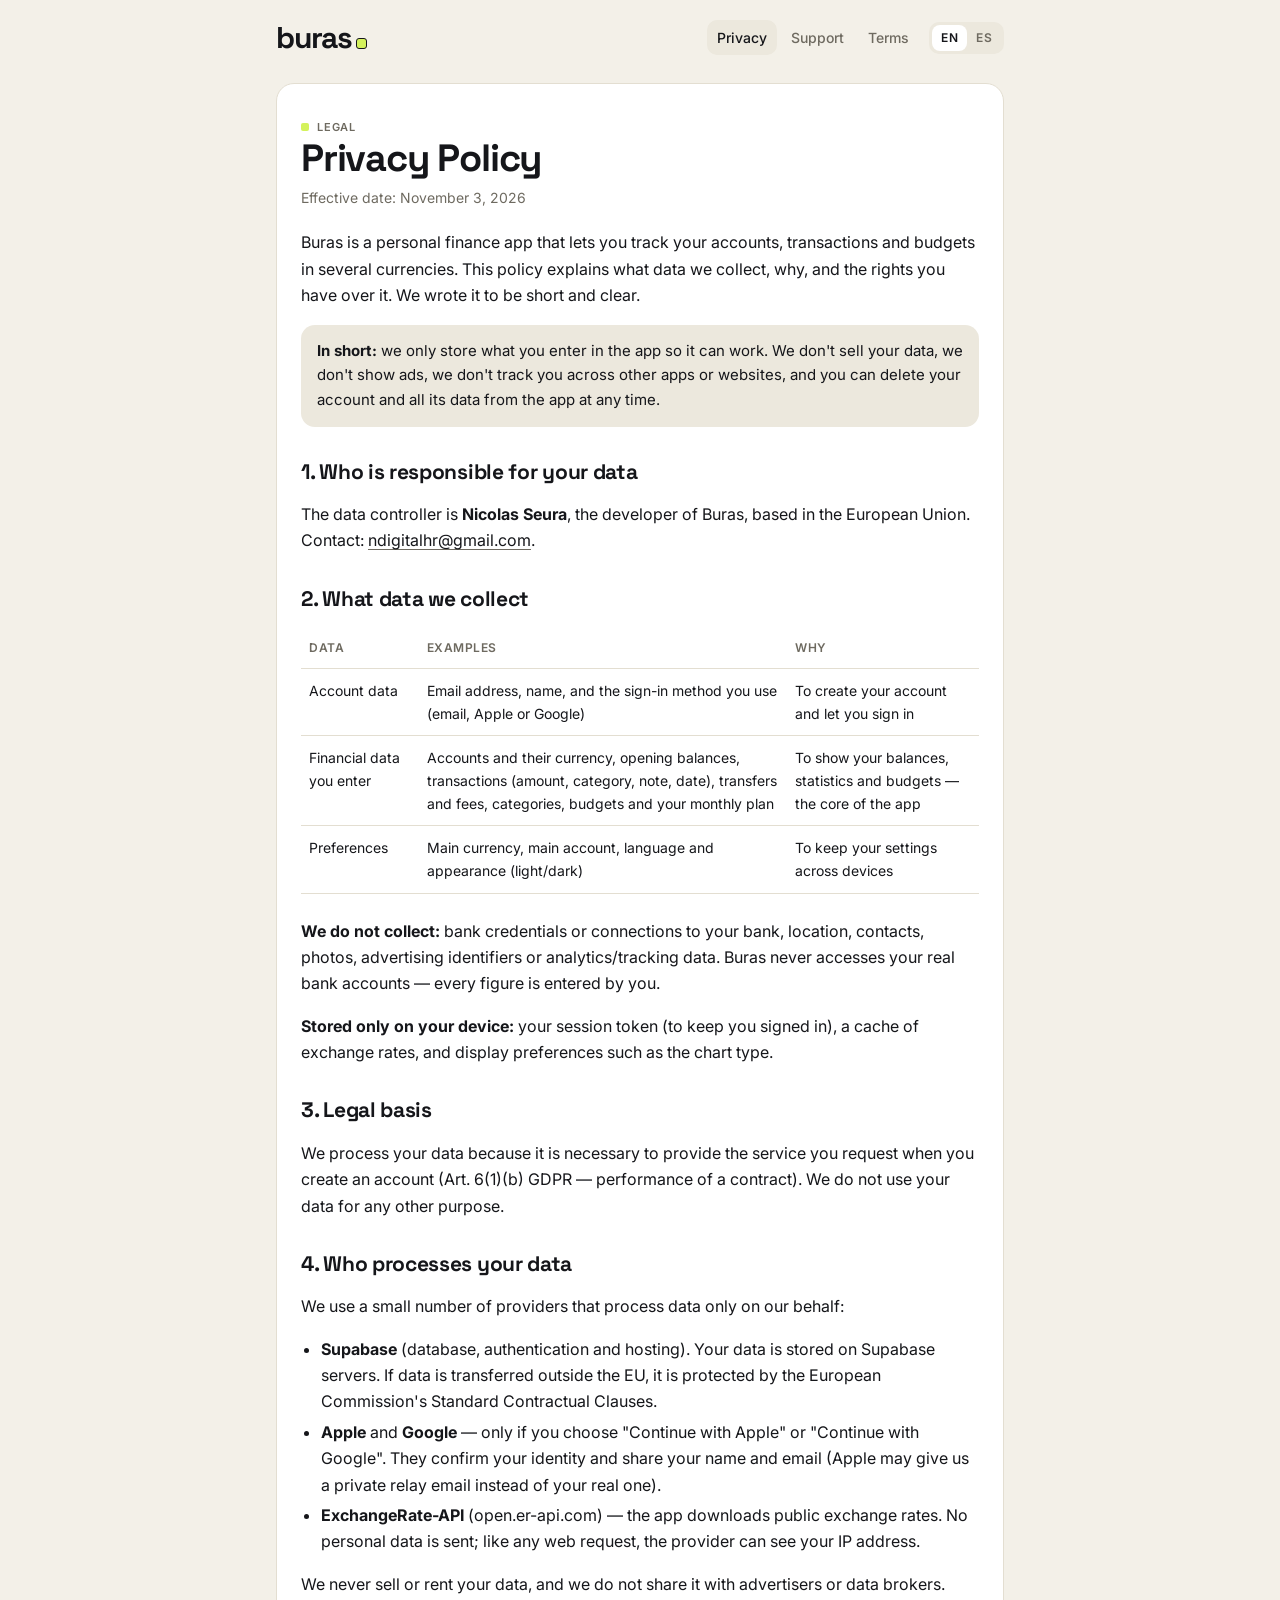
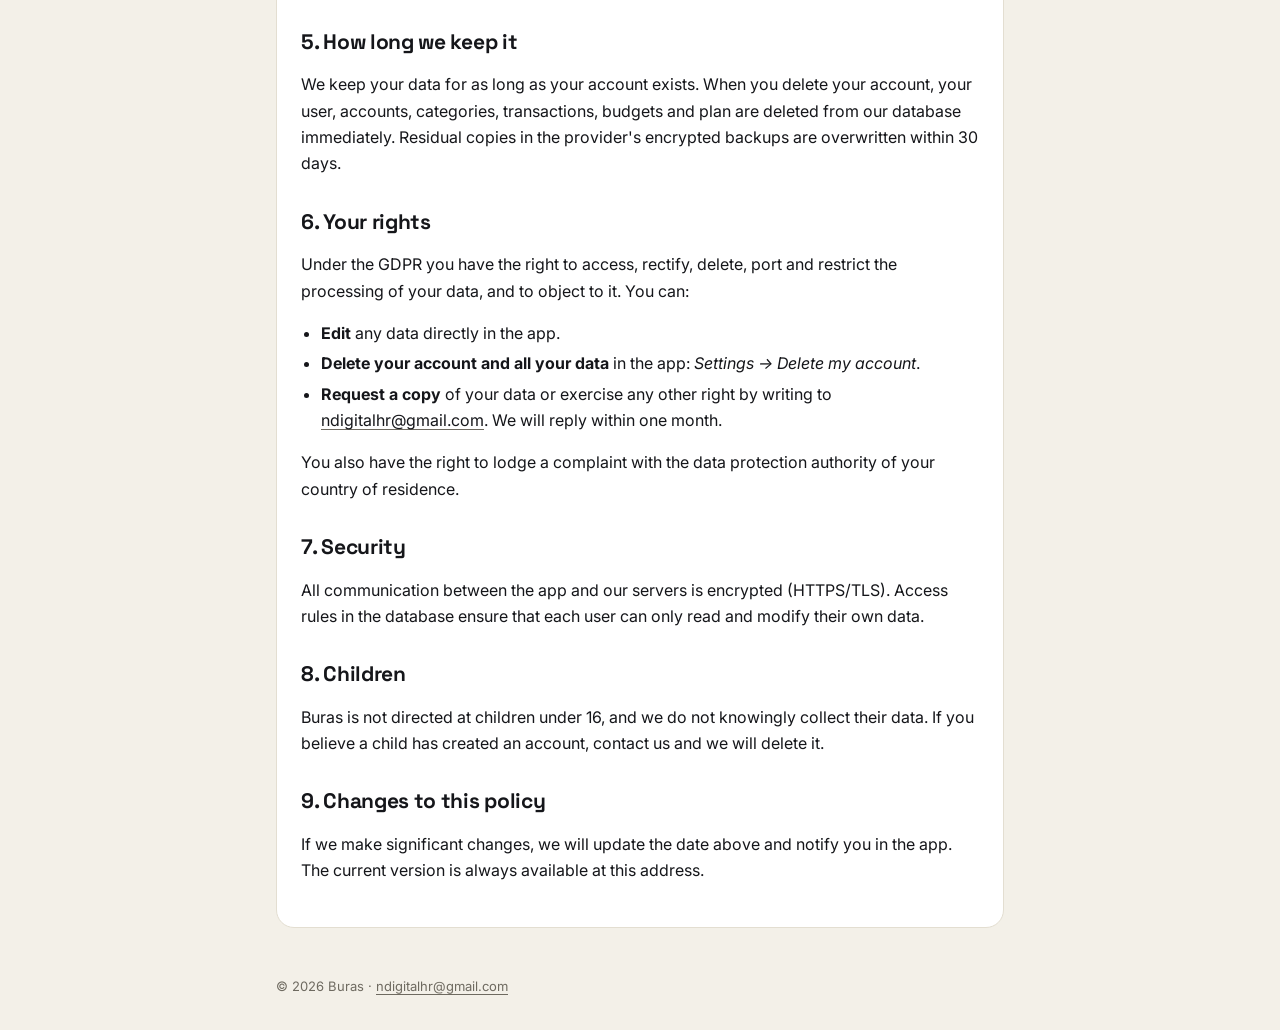
==== privacy.html @ 695c20a3 "Sitio de Buras: privacidad, soporte y términos (EN/ES) Páginas estáticas para GitHub Pages con el es" ====
<!doctype html>
<html lang="en" data-lang="en">
<head>
<meta charset="utf-8">
<meta name="viewport" content="width=device-width, initial-scale=1">
<title>Privacy Policy · Buras</title>
<meta name="title-en" content="Privacy Policy · Buras">
<meta name="title-es" content="Política de privacidad · Buras">
<meta name="description" content="How Buras collects, uses and protects your data.">
<link rel="icon" href="favicon.png">
<link rel="preconnect" href="https://fonts.googleapis.com">
<link rel="preconnect" href="https://fonts.gstatic.com" crossorigin>
<link href="https://fonts.googleapis.com/css2?family=Inter:wght@400;500;600&family=Space+Grotesk:wght@500;700&display=swap" rel="stylesheet">
<link rel="stylesheet" href="style.css">
<script src="lang.js"></script>
</head>
<body>
<div class="wrap">
  <header class="site">
    <a class="logo" href="./">buras</a>
    <nav>
      <a href="privacy.html" aria-current="page"><span lang="en">Privacy</span><span lang="es">Privacidad</span></a>
      <a href="support.html"><span lang="en">Support</span><span lang="es">Soporte</span></a>
      <a href="terms.html"><span lang="en">Terms</span><span lang="es">Términos</span></a>
      <span class="lang-switch"><button data-set="en">EN</button><button data-set="es">ES</button></span>
    </nav>
  </header>

  <main>
    <article class="card">

      <!-- ========================= ENGLISH ========================= -->
      <div lang="en">
        <span class="label">Legal</span>
        <h1>Privacy Policy</h1>
        <p class="meta">Effective date: November 3, 2026</p>

        <p>Buras is a personal finance app that lets you track your accounts, transactions and budgets in several currencies. This policy explains what data we collect, why, and the rights you have over it. We wrote it to be short and clear.</p>

        <div class="note"><strong>In short:</strong> we only store what you enter in the app so it can work. We don't sell your data, we don't show ads, we don't track you across other apps or websites, and you can delete your account and all its data from the app at any time.</div>

        <h2>1. Who is responsible for your data</h2>
        <p>The data controller is <strong>Nicolas Seura</strong>, the developer of Buras, based in the European Union. Contact: <a href="mailto:ndigitalhr@gmail.com">ndigitalhr@gmail.com</a>.</p>

        <h2>2. What data we collect</h2>
        <div class="table-scroll"><table>
          <tr><th>Data</th><th>Examples</th><th>Why</th></tr>
          <tr><td>Account data</td><td>Email address, name, and the sign-in method you use (email, Apple or Google)</td><td>To create your account and let you sign in</td></tr>
          <tr><td>Financial data you enter</td><td>Accounts and their currency, opening balances, transactions (amount, category, note, date), transfers and fees, categories, budgets and your monthly plan</td><td>To show your balances, statistics and budgets — the core of the app</td></tr>
          <tr><td>Preferences</td><td>Main currency, main account, language and appearance (light/dark)</td><td>To keep your settings across devices</td></tr>
        </table></div>
        <p><strong>We do not collect:</strong> bank credentials or connections to your bank, location, contacts, photos, advertising identifiers or analytics/tracking data. Buras never accesses your real bank accounts — every figure is entered by you.</p>
        <p><strong>Stored only on your device:</strong> your session token (to keep you signed in), a cache of exchange rates, and display preferences such as the chart type.</p>

        <h2>3. Legal basis</h2>
        <p>We process your data because it is necessary to provide the service you request when you create an account (Art. 6(1)(b) GDPR — performance of a contract). We do not use your data for any other purpose.</p>

        <h2>4. Who processes your data</h2>
        <p>We use a small number of providers that process data only on our behalf:</p>
        <ul>
          <li><strong>Supabase</strong> (database, authentication and hosting). Your data is stored on Supabase servers. If data is transferred outside the EU, it is protected by the European Commission's Standard Contractual Clauses.</li>
          <li><strong>Apple</strong> and <strong>Google</strong> — only if you choose "Continue with Apple" or "Continue with Google". They confirm your identity and share your name and email (Apple may give us a private relay email instead of your real one).</li>
          <li><strong>ExchangeRate-API</strong> (open.er-api.com) — the app downloads public exchange rates. No personal data is sent; like any web request, the provider can see your IP address.</li>
        </ul>
        <p>We never sell or rent your data, and we do not share it with advertisers or data brokers.</p>

        <h2>5. How long we keep it</h2>
        <p>We keep your data for as long as your account exists. When you delete your account, your user, accounts, categories, transactions, budgets and plan are deleted from our database immediately. Residual copies in the provider's encrypted backups are overwritten within 30 days.</p>

        <h2>6. Your rights</h2>
        <p>Under the GDPR you have the right to access, rectify, delete, port and restrict the processing of your data, and to object to it. You can:</p>
        <ul>
          <li><strong>Edit</strong> any data directly in the app.</li>
          <li><strong>Delete your account and all your data</strong> in the app: <em>Settings → Delete my account</em>.</li>
          <li><strong>Request a copy</strong> of your data or exercise any other right by writing to <a href="mailto:ndigitalhr@gmail.com">ndigitalhr@gmail.com</a>. We will reply within one month.</li>
        </ul>
        <p>You also have the right to lodge a complaint with the data protection authority of your country of residence.</p>

        <h2>7. Security</h2>
        <p>All communication between the app and our servers is encrypted (HTTPS/TLS). Access rules in the database ensure that each user can only read and modify their own data.</p>

        <h2>8. Children</h2>
        <p>Buras is not directed at children under 16, and we do not knowingly collect their data. If you believe a child has created an account, contact us and we will delete it.</p>

        <h2>9. Changes to this policy</h2>
        <p>If we make significant changes, we will update the date above and notify you in the app. The current version is always available at this address.</p>
      </div>

      <!-- ========================= ESPAÑOL ========================= -->
      <div lang="es">
        <span class="label">Legal</span>
        <h1>Política de privacidad</h1>
        <p class="meta">Fecha de entrada en vigor: 3 de noviembre de 2026</p>

        <p>Buras es una app de finanzas personales que te permite llevar tus cuentas, movimientos y presupuestos en varias monedas. Esta política explica qué datos recogemos, para qué y qué derechos tienes sobre ellos. La hemos escrito para que sea breve y clara.</p>

        <div class="note"><strong>En resumen:</strong> solo guardamos lo que introduces en la app para que funcione. No vendemos tus datos, no mostramos publicidad, no te rastreamos en otras apps ni webs, y puedes borrar tu cuenta y todos sus datos desde la app cuando quieras.</div>

        <h2>1. Responsable del tratamiento</h2>
        <p>El responsable es <strong>Nicolas Seura</strong>, desarrollador de Buras, con residencia en la Unión Europea. Contacto: <a href="mailto:ndigitalhr@gmail.com">ndigitalhr@gmail.com</a>.</p>

        <h2>2. Qué datos recogemos</h2>
        <div class="table-scroll"><table>
          <tr><th>Datos</th><th>Ejemplos</th><th>Para qué</th></tr>
          <tr><td>Datos de la cuenta</td><td>Correo electrónico, nombre y el método con el que inicias sesión (correo, Apple o Google)</td><td>Crear tu cuenta y permitirte iniciar sesión</td></tr>
          <tr><td>Datos financieros que introduces</td><td>Cuentas y su moneda, saldos iniciales, movimientos (importe, categoría, nota, fecha), transferencias y comisiones, categorías, presupuestos y tu plan mensual</td><td>Mostrar tus saldos, estadísticas y presupuestos: lo esencial de la app</td></tr>
          <tr><td>Preferencias</td><td>Moneda principal, cuenta principal, idioma y apariencia (claro/oscuro)</td><td>Mantener tus ajustes entre dispositivos</td></tr>
        </table></div>
        <p><strong>No recogemos:</strong> credenciales ni conexiones con tu banco, ubicación, contactos, fotos, identificadores publicitarios ni datos de analítica o rastreo. Buras nunca accede a tus cuentas bancarias reales: todas las cifras las introduces tú.</p>
        <p><strong>Guardado solo en tu dispositivo:</strong> el token de sesión (para mantenerte conectado), una copia de los tipos de cambio y preferencias de visualización, como el tipo de gráfico.</p>

        <h2>3. Base legal</h2>
        <p>Tratamos tus datos porque es necesario para prestarte el servicio que solicitas al crear una cuenta (art. 6.1.b del RGPD, ejecución de un contrato). No los usamos para ningún otro fin.</p>

        <h2>4. Quién trata tus datos</h2>
        <p>Usamos unos pocos proveedores que solo tratan los datos por encargo nuestro:</p>
        <ul>
          <li><strong>Supabase</strong> (base de datos, autenticación y alojamiento). Tus datos se guardan en servidores de Supabase. Si se transfieren fuera de la UE, quedan protegidos por las Cláusulas Contractuales Tipo de la Comisión Europea.</li>
          <li><strong>Apple</strong> y <strong>Google</strong>, solo si eliges «Continuar con Apple» o «Continuar con Google». Confirman tu identidad y nos comparten tu nombre y correo (Apple puede darnos un correo de reenvío privado en lugar del real).</li>
          <li><strong>ExchangeRate-API</strong> (open.er-api.com): la app descarga tipos de cambio públicos. No se envía ningún dato personal; como en cualquier petición web, el proveedor puede ver tu dirección IP.</li>
        </ul>
        <p>Nunca vendemos ni alquilamos tus datos, ni los compartimos con anunciantes o intermediarios de datos.</p>

        <h2>5. Cuánto tiempo los conservamos</h2>
        <p>Mientras exista tu cuenta. Cuando la borras, tu usuario, cuentas, categorías, movimientos, presupuestos y plan se eliminan de nuestra base de datos al instante. Las copias residuales en las copias de seguridad cifradas del proveedor se sobrescriben en un plazo de 30 días.</p>

        <h2>6. Tus derechos</h2>
        <p>Según el RGPD tienes derecho a acceder a tus datos, rectificarlos, suprimirlos, portarlos, limitar su tratamiento y oponerte a él. Puedes:</p>
        <ul>
          <li><strong>Editar</strong> cualquier dato directamente en la app.</li>
          <li><strong>Borrar tu cuenta y todos tus datos</strong> desde la app: <em>Ajustes → Eliminar mi cuenta</em>.</li>
          <li><strong>Pedir una copia</strong> de tus datos o ejercer cualquier otro derecho escribiendo a <a href="mailto:ndigitalhr@gmail.com">ndigitalhr@gmail.com</a>. Te responderemos en un plazo máximo de un mes.</li>
        </ul>
        <p>También tienes derecho a presentar una reclamación ante la autoridad de protección de datos de tu país de residencia.</p>

        <h2>7. Seguridad</h2>
        <p>Toda la comunicación entre la app y nuestros servidores va cifrada (HTTPS/TLS). Las reglas de acceso de la base de datos garantizan que cada usuario solo puede leer y modificar sus propios datos.</p>

        <h2>8. Menores</h2>
        <p>Buras no está dirigida a menores de 16 años y no recogemos sus datos a sabiendas. Si crees que un menor ha creado una cuenta, escríbenos y la eliminaremos.</p>

        <h2>9. Cambios en esta política</h2>
        <p>Si hacemos cambios importantes, actualizaremos la fecha de arriba y te avisaremos en la app. La versión vigente está siempre disponible en esta dirección.</p>
      </div>

    </article>
  </main>

  <footer class="site">© 2026 Buras · <a href="mailto:ndigitalhr@gmail.com">ndigitalhr@gmail.com</a></footer>
</div>
</body>
</html>
---- style.css ----
/* Buras — sitio legal y de soporte. Mismos colores que la app. */
:root {
  --bg: #F3F0E8;
  --card: #FFFFFF;
  --sunken: #ECE8DD;
  --border: #E3DED1;
  --text: #15161A;
  --muted: #6E6A60;
  --lime: #D4F25C;
  --ink: #15161A;
  color-scheme: light;
}
@media (prefers-color-scheme: dark) {
  :root:not([data-theme="light"]) {
    --bg: #0F1012;
    --card: #18191C;
    --sunken: #232428;
    --border: #2A2C31;
    --text: #F1EFE8;
    --muted: #9E9B92;
    color-scheme: dark;
  }
}

* { box-sizing: border-box; }
html { -webkit-text-size-adjust: 100%; }
body {
  margin: 0;
  background: var(--bg);
  color: var(--text);
  font: 400 16px/1.65 Inter, system-ui, -apple-system, "Segoe UI", sans-serif;
}
a { color: inherit; text-decoration-color: var(--muted); text-underline-offset: 3px; }
a:hover { text-decoration-color: var(--text); }

/* Idioma: html[data-lang] muestra solo los bloques de ese idioma */
html[data-lang="en"] [lang="es"],
html[data-lang="es"] [lang="en"] { display: none !important; }

.wrap { max-width: 760px; margin: 0 auto; padding: 0 16px; }

header.site {
  display: flex; align-items: center; justify-content: space-between; gap: 12px;
  padding: 20px 0; flex-wrap: wrap;
}
.logo {
  display: inline-flex; align-items: flex-end; gap: 4px; text-decoration: none;
  font: 700 30px/1 "Space Grotesk", sans-serif; letter-spacing: -1.2px;
}
.logo::after {
  content: ""; width: 9px; height: 9px; border-radius: 3px; background: var(--lime);
  border: 1.5px solid var(--text); margin-bottom: 4px;
}
nav { display: flex; align-items: center; gap: 4px; flex-wrap: wrap; }
nav a {
  font-weight: 500; font-size: 14px; text-decoration: none; padding: 6px 10px; border-radius: 10px; color: var(--muted);
}
nav a[aria-current="page"], nav a:hover { color: var(--text); background: var(--sunken); }
.lang-switch {
  display: inline-flex; background: var(--sunken); border-radius: 10px; padding: 3px; margin-left: 6px;
}
.lang-switch button {
  border: 0; background: transparent; color: var(--muted); font: 600 12px/1 Inter, sans-serif;
  padding: 7px 9px; border-radius: 8px; cursor: pointer; letter-spacing: .4px;
}
html[data-lang="en"] .lang-switch [data-set="en"],
html[data-lang="es"] .lang-switch [data-set="es"] { background: var(--card); color: var(--text); }

main { padding: 8px 0 48px; }
.card {
  background: var(--card); border: 1px solid var(--border); border-radius: 18px; padding: 28px 24px;
}
h1 {
  font: 700 38px/1.1 "Space Grotesk", sans-serif; letter-spacing: -1.2px; margin: 0 0 6px;
}
h2 {
  font: 700 21px/1.25 "Space Grotesk", sans-serif; letter-spacing: -.3px; margin: 32px 0 8px;
}
h3 { font: 600 16px/1.4 Inter, sans-serif; margin: 20px 0 4px; }
.meta { color: var(--muted); font-size: 14px; margin: 0 0 20px; }
.label {
  display: inline-flex; align-items: center; gap: 8px;
  font: 600 11px/1 Inter, sans-serif; letter-spacing: .8px; text-transform: uppercase; color: var(--muted);
}
.label::before { content: ""; width: 8px; height: 8px; border-radius: 2px; background: var(--lime); }
p, li { color: var(--text); }
ul { padding-left: 20px; }
li { margin: 4px 0; }
table { width: 100%; border-collapse: collapse; font-size: 14px; margin: 8px 0; }
th, td { text-align: left; padding: 10px 8px; border-bottom: 1px solid var(--border); vertical-align: top; }
th { color: var(--muted); font-weight: 600; font-size: 12px; text-transform: uppercase; letter-spacing: .5px; }
.table-scroll { overflow-x: auto; }
.note {
  background: var(--sunken); border-radius: 14px; padding: 14px 16px; font-size: 15px; margin: 16px 0;
}
.btn {
  display: inline-flex; align-items: center; gap: 8px; text-decoration: none;
  background: var(--ink); color: #fff; font-weight: 600; padding: 12px 18px; border-radius: 14px;
}
@media (prefers-color-scheme: dark) {
  :root:not([data-theme="light"]) .btn { background: var(--lime); color: #15161A; }
}

/* Portada */
.hero { display: flex; align-items: center; gap: 20px; margin: 16px 0 24px; flex-wrap: wrap; }
.hero img { width: 88px; height: 88px; border-radius: 22px; }
.hero h1 { font-size: 44px; }
.links { display: grid; grid-template-columns: repeat(auto-fit, minmax(200px, 1fr)); gap: 12px; margin-top: 24px; }
.links a {
  display: block; text-decoration: none; background: var(--card); border: 1px solid var(--border);
  border-radius: 16px; padding: 18px;
}
.links a strong { display: block; font: 700 18px/1.2 "Space Grotesk", sans-serif; margin-bottom: 4px; }
.links a span { color: var(--muted); font-size: 14px; }

details {
  border-bottom: 1px solid var(--border); padding: 14px 0;
}
details summary { cursor: pointer; font-weight: 600; list-style-position: inside; }
details p { margin: 8px 0 0; }

footer.site { color: var(--muted); font-size: 13px; padding: 0 0 32px; }
footer.site a { color: var(--muted); }

@media (max-width: 520px) {
  h1 { font-size: 30px; }
  .hero h1 { font-size: 36px; }
  .card { padding: 22px 16px; }
}
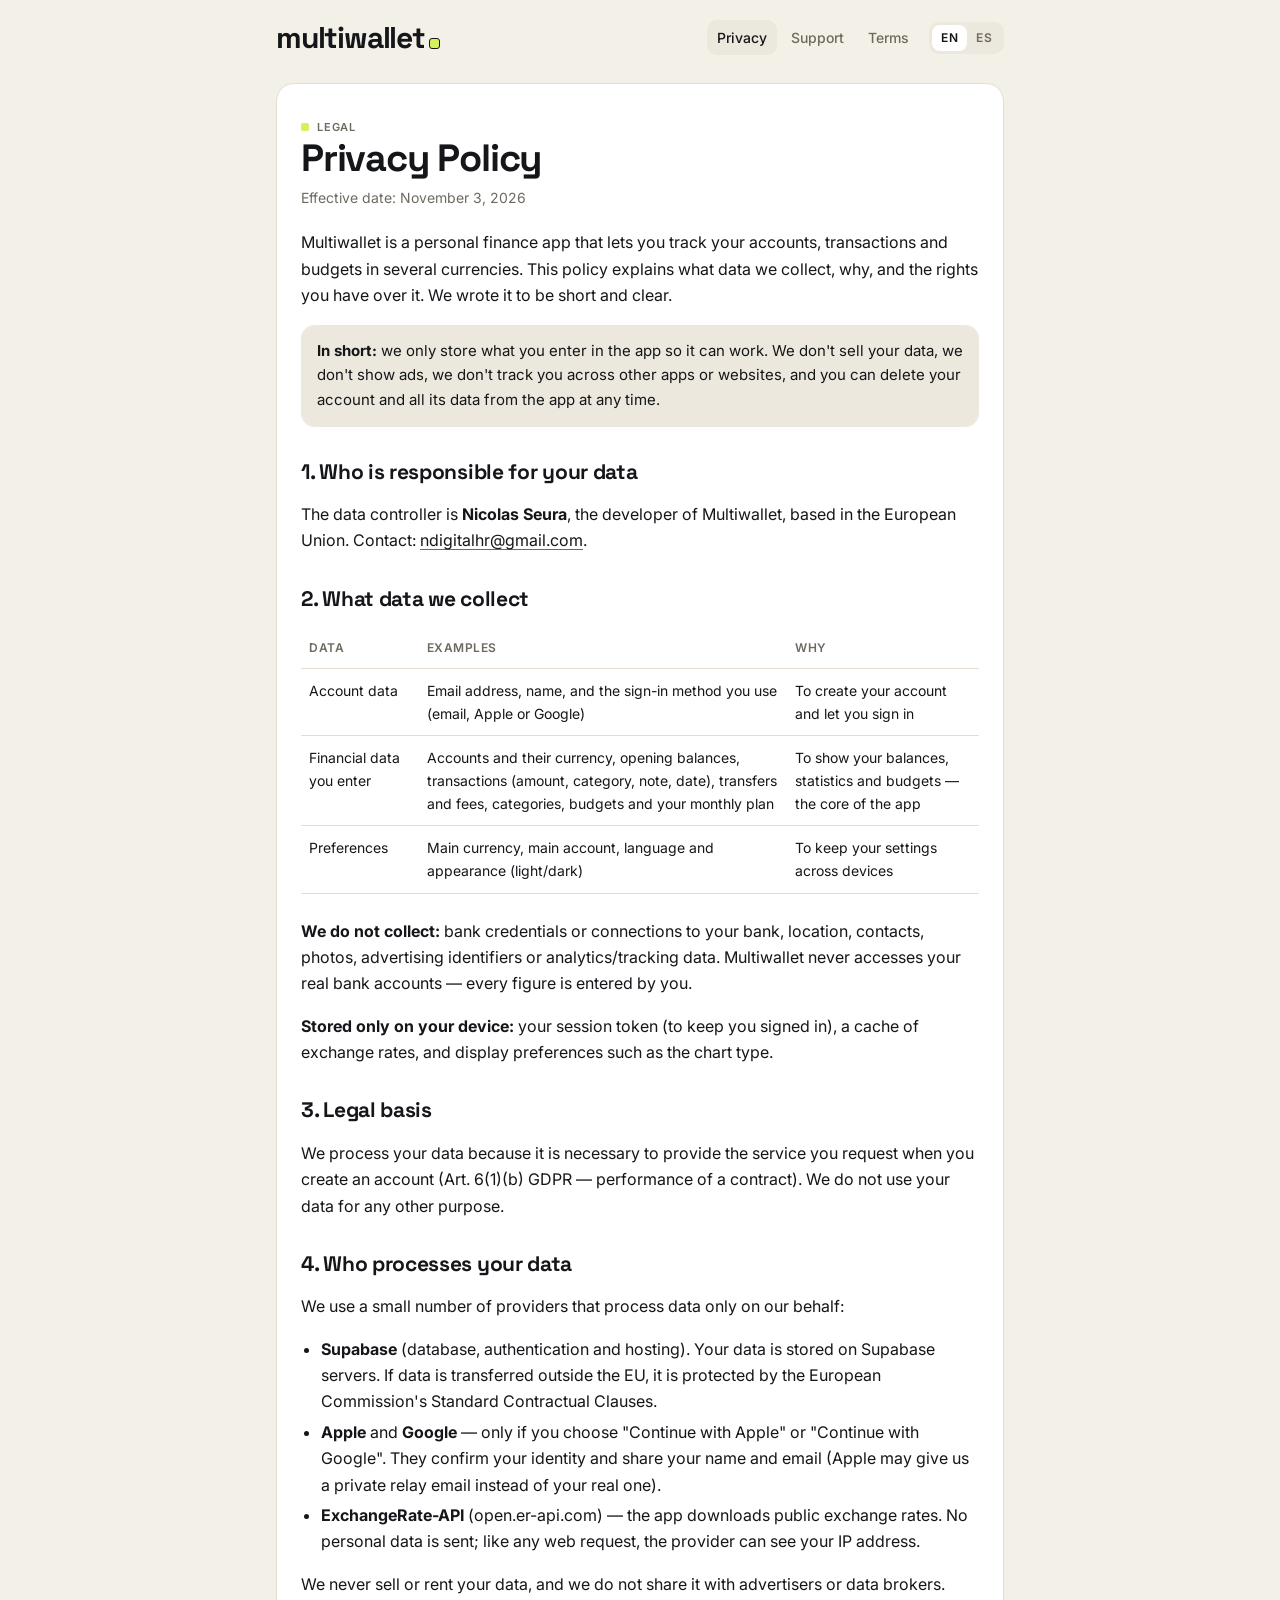
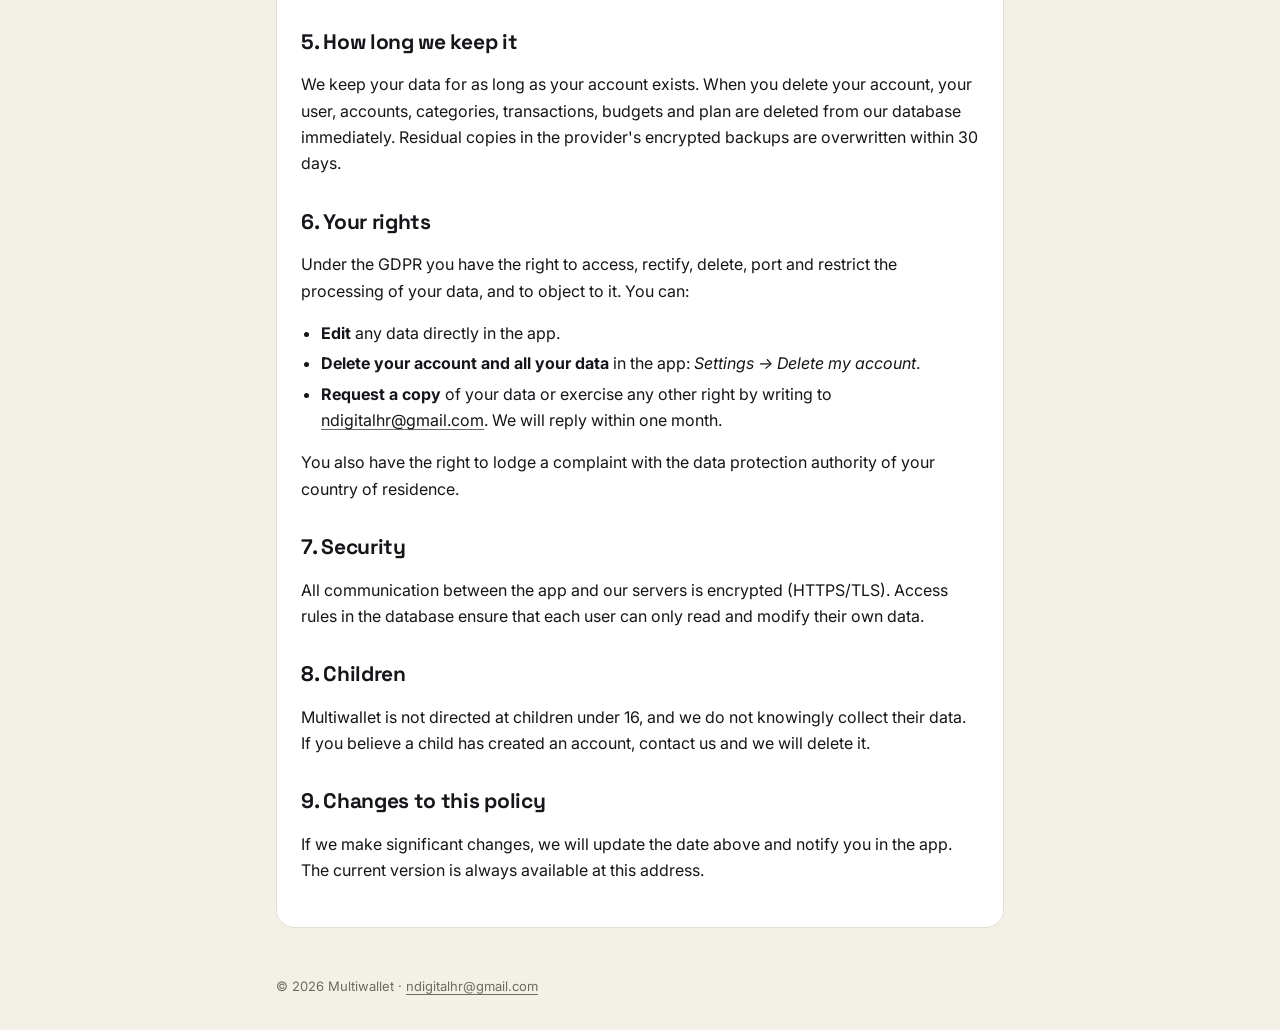
==== commit c88bf4b1: "Renombrar a Multiwallet Co-Authored-By: Claude Opus 5.5 <noreply@anthropic.com>" ====
--- a/privacy.html
+++ b/privacy.html
@@ -3,10 +3,10 @@
 <head>
 <meta charset="utf-8">
 <meta name="viewport" content="width=device-width, initial-scale=1">
-<title>Privacy Policy · Buras</title>
-<meta name="title-en" content="Privacy Policy · Buras">
-<meta name="title-es" content="Política de privacidad · Buras">
-<meta name="description" content="How Buras collects, uses and protects your data.">
+<title>Privacy Policy · Multiwallet</title>
+<meta name="title-en" content="Privacy Policy · Multiwallet">
+<meta name="title-es" content="Política de privacidad · Multiwallet">
+<meta name="description" content="How Multiwallet collects, uses and protects your data.">
 <link rel="icon" href="favicon.png">
 <link rel="preconnect" href="https://fonts.googleapis.com">
 <link rel="preconnect" href="https://fonts.gstatic.com" crossorigin>
@@ -17,7 +17,7 @@
 <body>
 <div class="wrap">
   <header class="site">
-    <a class="logo" href="./">buras</a>
+    <a class="logo" href="./">multiwallet</a>
     <nav>
       <a href="privacy.html" aria-current="page"><span lang="en">Privacy</span><span lang="es">Privacidad</span></a>
       <a href="support.html"><span lang="en">Support</span><span lang="es">Soporte</span></a>
@@ -35,12 +35,12 @@
         <h1>Privacy Policy</h1>
         <p class="meta">Effective date: November 3, 2026</p>
 
-        <p>Buras is a personal finance app that lets you track your accounts, transactions and budgets in several currencies. This policy explains what data we collect, why, and the rights you have over it. We wrote it to be short and clear.</p>
+        <p>Multiwallet is a personal finance app that lets you track your accounts, transactions and budgets in several currencies. This policy explains what data we collect, why, and the rights you have over it. We wrote it to be short and clear.</p>
 
         <div class="note"><strong>In short:</strong> we only store what you enter in the app so it can work. We don't sell your data, we don't show ads, we don't track you across other apps or websites, and you can delete your account and all its data from the app at any time.</div>
 
         <h2>1. Who is responsible for your data</h2>
-        <p>The data controller is <strong>Nicolas Seura</strong>, the developer of Buras, based in the European Union. Contact: <a href="mailto:ndigitalhr@gmail.com">ndigitalhr@gmail.com</a>.</p>
+        <p>The data controller is <strong>Nicolas Seura</strong>, the developer of Multiwallet, based in the European Union. Contact: <a href="mailto:ndigitalhr@gmail.com">ndigitalhr@gmail.com</a>.</p>
 
         <h2>2. What data we collect</h2>
         <div class="table-scroll"><table>
@@ -49,7 +49,7 @@
           <tr><td>Financial data you enter</td><td>Accounts and their currency, opening balances, transactions (amount, category, note, date), transfers and fees, categories, budgets and your monthly plan</td><td>To show your balances, statistics and budgets — the core of the app</td></tr>
           <tr><td>Preferences</td><td>Main currency, main account, language and appearance (light/dark)</td><td>To keep your settings across devices</td></tr>
         </table></div>
-        <p><strong>We do not collect:</strong> bank credentials or connections to your bank, location, contacts, photos, advertising identifiers or analytics/tracking data. Buras never accesses your real bank accounts — every figure is entered by you.</p>
+        <p><strong>We do not collect:</strong> bank credentials or connections to your bank, location, contacts, photos, advertising identifiers or analytics/tracking data. Multiwallet never accesses your real bank accounts — every figure is entered by you.</p>
         <p><strong>Stored only on your device:</strong> your session token (to keep you signed in), a cache of exchange rates, and display preferences such as the chart type.</p>
 
         <h2>3. Legal basis</h2>
@@ -80,7 +80,7 @@
         <p>All communication between the app and our servers is encrypted (HTTPS/TLS). Access rules in the database ensure that each user can only read and modify their own data.</p>
 
         <h2>8. Children</h2>
-        <p>Buras is not directed at children under 16, and we do not knowingly collect their data. If you believe a child has created an account, contact us and we will delete it.</p>
+        <p>Multiwallet is not directed at children under 16, and we do not knowingly collect their data. If you believe a child has created an account, contact us and we will delete it.</p>
 
         <h2>9. Changes to this policy</h2>
         <p>If we make significant changes, we will update the date above and notify you in the app. The current version is always available at this address.</p>
@@ -92,12 +92,12 @@
         <h1>Política de privacidad</h1>
         <p class="meta">Fecha de entrada en vigor: 3 de noviembre de 2026</p>
 
-        <p>Buras es una app de finanzas personales que te permite llevar tus cuentas, movimientos y presupuestos en varias monedas. Esta política explica qué datos recogemos, para qué y qué derechos tienes sobre ellos. La hemos escrito para que sea breve y clara.</p>
+        <p>Multiwallet es una app de finanzas personales que te permite llevar tus cuentas, movimientos y presupuestos en varias monedas. Esta política explica qué datos recogemos, para qué y qué derechos tienes sobre ellos. La hemos escrito para que sea breve y clara.</p>
 
         <div class="note"><strong>En resumen:</strong> solo guardamos lo que introduces en la app para que funcione. No vendemos tus datos, no mostramos publicidad, no te rastreamos en otras apps ni webs, y puedes borrar tu cuenta y todos sus datos desde la app cuando quieras.</div>
 
         <h2>1. Responsable del tratamiento</h2>
-        <p>El responsable es <strong>Nicolas Seura</strong>, desarrollador de Buras, con residencia en la Unión Europea. Contacto: <a href="mailto:ndigitalhr@gmail.com">ndigitalhr@gmail.com</a>.</p>
+        <p>El responsable es <strong>Nicolas Seura</strong>, desarrollador de Multiwallet, con residencia en la Unión Europea. Contacto: <a href="mailto:ndigitalhr@gmail.com">ndigitalhr@gmail.com</a>.</p>
 
         <h2>2. Qué datos recogemos</h2>
         <div class="table-scroll"><table>
@@ -106,7 +106,7 @@
           <tr><td>Datos financieros que introduces</td><td>Cuentas y su moneda, saldos iniciales, movimientos (importe, categoría, nota, fecha), transferencias y comisiones, categorías, presupuestos y tu plan mensual</td><td>Mostrar tus saldos, estadísticas y presupuestos: lo esencial de la app</td></tr>
           <tr><td>Preferencias</td><td>Moneda principal, cuenta principal, idioma y apariencia (claro/oscuro)</td><td>Mantener tus ajustes entre dispositivos</td></tr>
         </table></div>
-        <p><strong>No recogemos:</strong> credenciales ni conexiones con tu banco, ubicación, contactos, fotos, identificadores publicitarios ni datos de analítica o rastreo. Buras nunca accede a tus cuentas bancarias reales: todas las cifras las introduces tú.</p>
+        <p><strong>No recogemos:</strong> credenciales ni conexiones con tu banco, ubicación, contactos, fotos, identificadores publicitarios ni datos de analítica o rastreo. Multiwallet nunca accede a tus cuentas bancarias reales: todas las cifras las introduces tú.</p>
         <p><strong>Guardado solo en tu dispositivo:</strong> el token de sesión (para mantenerte conectado), una copia de los tipos de cambio y preferencias de visualización, como el tipo de gráfico.</p>
 
         <h2>3. Base legal</h2>
@@ -137,7 +137,7 @@
         <p>Toda la comunicación entre la app y nuestros servidores va cifrada (HTTPS/TLS). Las reglas de acceso de la base de datos garantizan que cada usuario solo puede leer y modificar sus propios datos.</p>
 
         <h2>8. Menores</h2>
-        <p>Buras no está dirigida a menores de 16 años y no recogemos sus datos a sabiendas. Si crees que un menor ha creado una cuenta, escríbenos y la eliminaremos.</p>
+        <p>Multiwallet no está dirigida a menores de 16 años y no recogemos sus datos a sabiendas. Si crees que un menor ha creado una cuenta, escríbenos y la eliminaremos.</p>
 
         <h2>9. Cambios en esta política</h2>
         <p>Si hacemos cambios importantes, actualizaremos la fecha de arriba y te avisaremos en la app. La versión vigente está siempre disponible en esta dirección.</p>
@@ -146,7 +146,7 @@
     </article>
   </main>
 
-  <footer class="site">© 2026 Buras · <a href="mailto:ndigitalhr@gmail.com">ndigitalhr@gmail.com</a></footer>
+  <footer class="site">© 2026 Multiwallet · <a href="mailto:ndigitalhr@gmail.com">ndigitalhr@gmail.com</a></footer>
 </div>
 </body>
 </html>
--- a/style.css
+++ b/style.css
@@ -1,4 +1,4 @@
-/* Buras — sitio legal y de soporte. Mismos colores que la app. */
+/* Multiwallet — sitio legal y de soporte. Mismos colores que la app. */
 :root {
   --bg: #F3F0E8;
   --card: #FFFFFF;
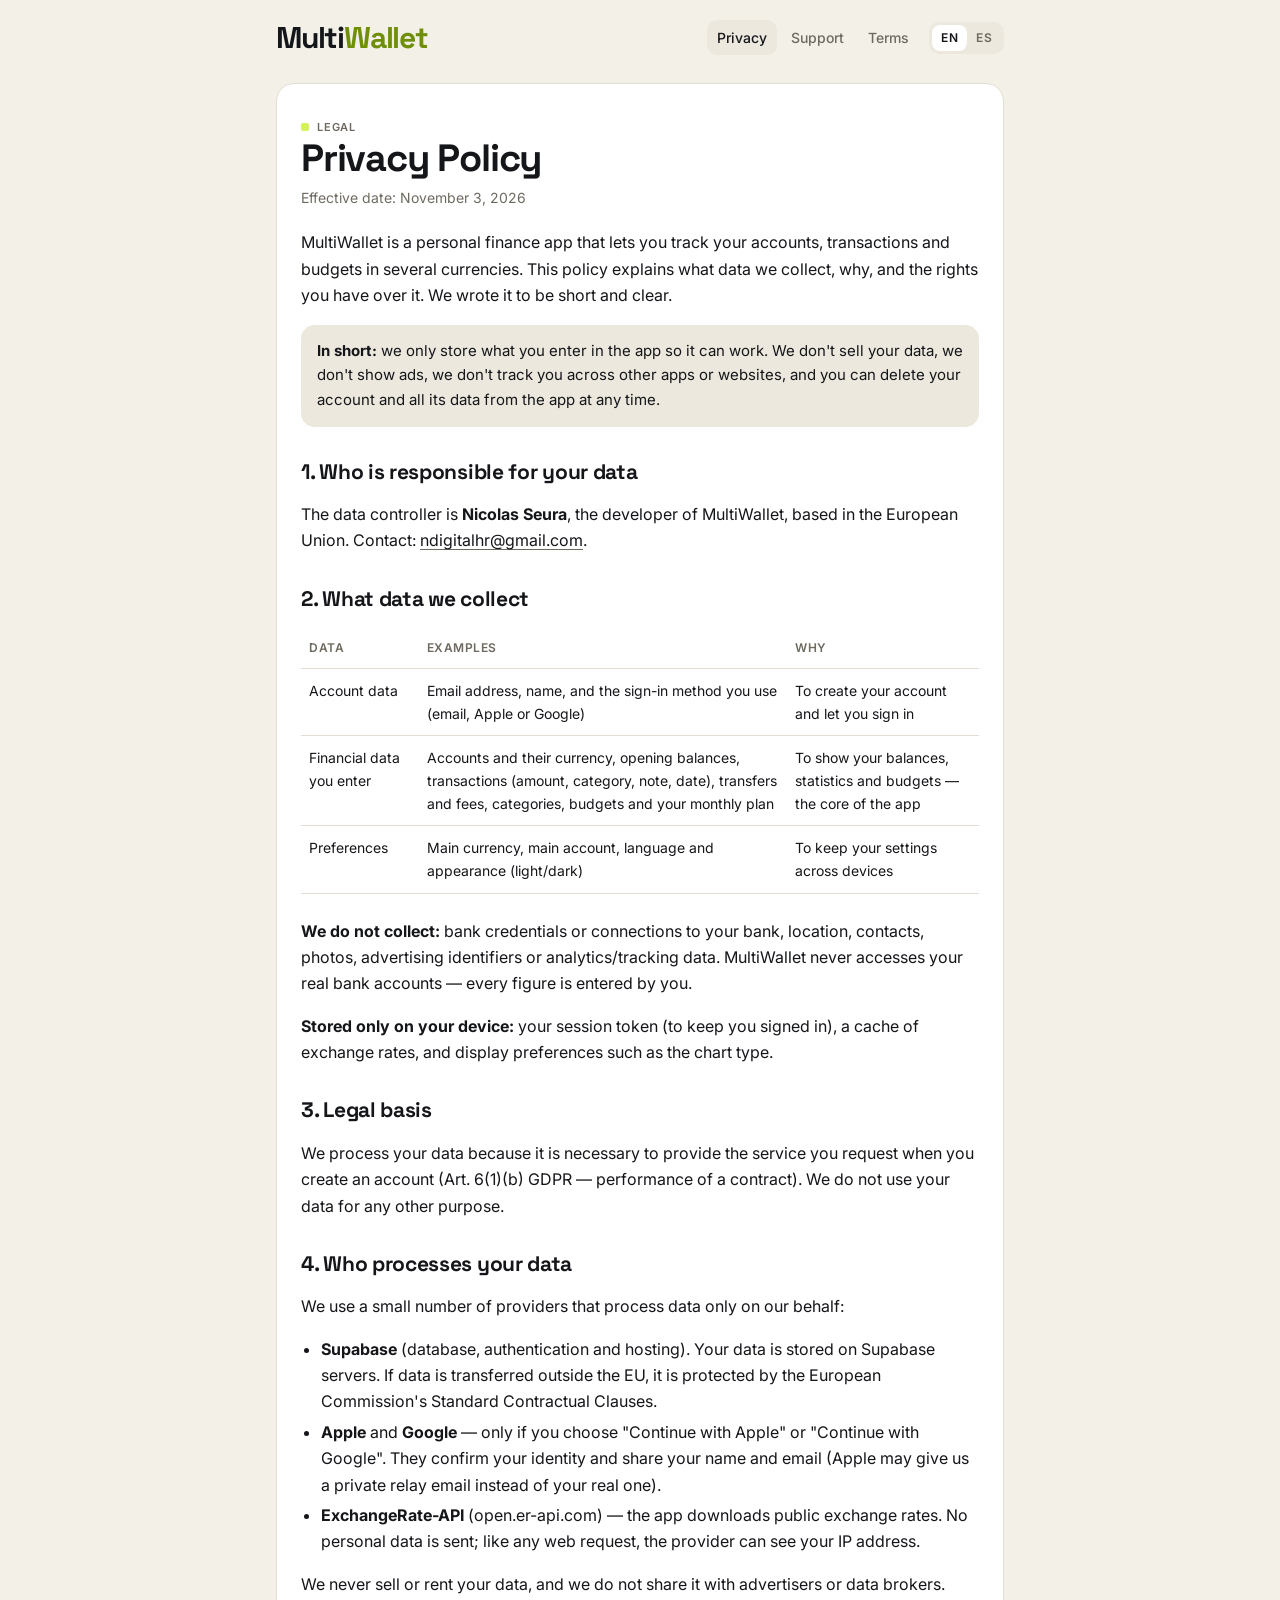
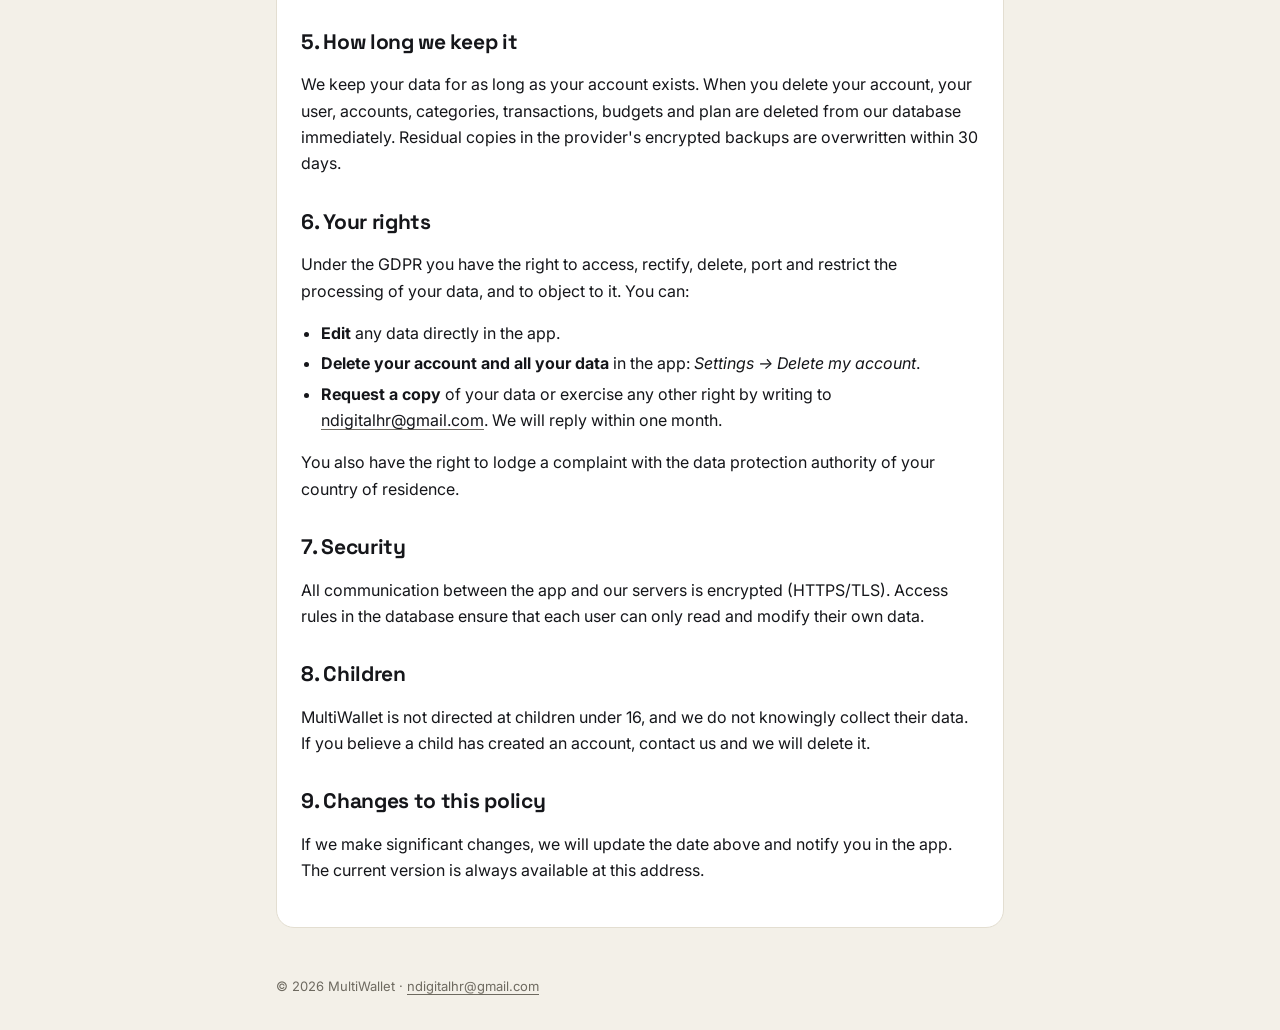
==== commit 37170615: "Logotipo MultiWallet en dos colores Co-Authored-By: Claude Opus 5.5 <noreply@anthropic.com>" ====
--- a/privacy.html
+++ b/privacy.html
@@ -3,10 +3,10 @@
 <head>
 <meta charset="utf-8">
 <meta name="viewport" content="width=device-width, initial-scale=1">
-<title>Privacy Policy · Multiwallet</title>
-<meta name="title-en" content="Privacy Policy · Multiwallet">
-<meta name="title-es" content="Política de privacidad · Multiwallet">
-<meta name="description" content="How Multiwallet collects, uses and protects your data.">
+<title>Privacy Policy · MultiWallet</title>
+<meta name="title-en" content="Privacy Policy · MultiWallet">
+<meta name="title-es" content="Política de privacidad · MultiWallet">
+<meta name="description" content="How MultiWallet collects, uses and protects your data.">
 <link rel="icon" href="favicon.png">
 <link rel="preconnect" href="https://fonts.googleapis.com">
 <link rel="preconnect" href="https://fonts.gstatic.com" crossorigin>
@@ -17,7 +17,7 @@
 <body>
 <div class="wrap">
   <header class="site">
-    <a class="logo" href="./">multiwallet</a>
+    <a class="logo" href="./">Multi<span class="w">Wallet</span></a>
     <nav>
       <a href="privacy.html" aria-current="page"><span lang="en">Privacy</span><span lang="es">Privacidad</span></a>
       <a href="support.html"><span lang="en">Support</span><span lang="es">Soporte</span></a>
@@ -35,12 +35,12 @@
         <h1>Privacy Policy</h1>
         <p class="meta">Effective date: November 3, 2026</p>
 
-        <p>Multiwallet is a personal finance app that lets you track your accounts, transactions and budgets in several currencies. This policy explains what data we collect, why, and the rights you have over it. We wrote it to be short and clear.</p>
+        <p>MultiWallet is a personal finance app that lets you track your accounts, transactions and budgets in several currencies. This policy explains what data we collect, why, and the rights you have over it. We wrote it to be short and clear.</p>
 
         <div class="note"><strong>In short:</strong> we only store what you enter in the app so it can work. We don't sell your data, we don't show ads, we don't track you across other apps or websites, and you can delete your account and all its data from the app at any time.</div>
 
         <h2>1. Who is responsible for your data</h2>
-        <p>The data controller is <strong>Nicolas Seura</strong>, the developer of Multiwallet, based in the European Union. Contact: <a href="mailto:ndigitalhr@gmail.com">ndigitalhr@gmail.com</a>.</p>
+        <p>The data controller is <strong>Nicolas Seura</strong>, the developer of MultiWallet, based in the European Union. Contact: <a href="mailto:ndigitalhr@gmail.com">ndigitalhr@gmail.com</a>.</p>
 
         <h2>2. What data we collect</h2>
         <div class="table-scroll"><table>
@@ -49,7 +49,7 @@
           <tr><td>Financial data you enter</td><td>Accounts and their currency, opening balances, transactions (amount, category, note, date), transfers and fees, categories, budgets and your monthly plan</td><td>To show your balances, statistics and budgets — the core of the app</td></tr>
           <tr><td>Preferences</td><td>Main currency, main account, language and appearance (light/dark)</td><td>To keep your settings across devices</td></tr>
         </table></div>
-        <p><strong>We do not collect:</strong> bank credentials or connections to your bank, location, contacts, photos, advertising identifiers or analytics/tracking data. Multiwallet never accesses your real bank accounts — every figure is entered by you.</p>
+        <p><strong>We do not collect:</strong> bank credentials or connections to your bank, location, contacts, photos, advertising identifiers or analytics/tracking data. MultiWallet never accesses your real bank accounts — every figure is entered by you.</p>
         <p><strong>Stored only on your device:</strong> your session token (to keep you signed in), a cache of exchange rates, and display preferences such as the chart type.</p>
 
         <h2>3. Legal basis</h2>
@@ -80,7 +80,7 @@
         <p>All communication between the app and our servers is encrypted (HTTPS/TLS). Access rules in the database ensure that each user can only read and modify their own data.</p>
 
         <h2>8. Children</h2>
-        <p>Multiwallet is not directed at children under 16, and we do not knowingly collect their data. If you believe a child has created an account, contact us and we will delete it.</p>
+        <p>MultiWallet is not directed at children under 16, and we do not knowingly collect their data. If you believe a child has created an account, contact us and we will delete it.</p>
 
         <h2>9. Changes to this policy</h2>
         <p>If we make significant changes, we will update the date above and notify you in the app. The current version is always available at this address.</p>
@@ -92,12 +92,12 @@
         <h1>Política de privacidad</h1>
         <p class="meta">Fecha de entrada en vigor: 3 de noviembre de 2026</p>
 
-        <p>Multiwallet es una app de finanzas personales que te permite llevar tus cuentas, movimientos y presupuestos en varias monedas. Esta política explica qué datos recogemos, para qué y qué derechos tienes sobre ellos. La hemos escrito para que sea breve y clara.</p>
+        <p>MultiWallet es una app de finanzas personales que te permite llevar tus cuentas, movimientos y presupuestos en varias monedas. Esta política explica qué datos recogemos, para qué y qué derechos tienes sobre ellos. La hemos escrito para que sea breve y clara.</p>
 
         <div class="note"><strong>En resumen:</strong> solo guardamos lo que introduces en la app para que funcione. No vendemos tus datos, no mostramos publicidad, no te rastreamos en otras apps ni webs, y puedes borrar tu cuenta y todos sus datos desde la app cuando quieras.</div>
 
         <h2>1. Responsable del tratamiento</h2>
-        <p>El responsable es <strong>Nicolas Seura</strong>, desarrollador de Multiwallet, con residencia en la Unión Europea. Contacto: <a href="mailto:ndigitalhr@gmail.com">ndigitalhr@gmail.com</a>.</p>
+        <p>El responsable es <strong>Nicolas Seura</strong>, desarrollador de MultiWallet, con residencia en la Unión Europea. Contacto: <a href="mailto:ndigitalhr@gmail.com">ndigitalhr@gmail.com</a>.</p>
 
         <h2>2. Qué datos recogemos</h2>
         <div class="table-scroll"><table>
@@ -106,7 +106,7 @@
           <tr><td>Datos financieros que introduces</td><td>Cuentas y su moneda, saldos iniciales, movimientos (importe, categoría, nota, fecha), transferencias y comisiones, categorías, presupuestos y tu plan mensual</td><td>Mostrar tus saldos, estadísticas y presupuestos: lo esencial de la app</td></tr>
           <tr><td>Preferencias</td><td>Moneda principal, cuenta principal, idioma y apariencia (claro/oscuro)</td><td>Mantener tus ajustes entre dispositivos</td></tr>
         </table></div>
-        <p><strong>No recogemos:</strong> credenciales ni conexiones con tu banco, ubicación, contactos, fotos, identificadores publicitarios ni datos de analítica o rastreo. Multiwallet nunca accede a tus cuentas bancarias reales: todas las cifras las introduces tú.</p>
+        <p><strong>No recogemos:</strong> credenciales ni conexiones con tu banco, ubicación, contactos, fotos, identificadores publicitarios ni datos de analítica o rastreo. MultiWallet nunca accede a tus cuentas bancarias reales: todas las cifras las introduces tú.</p>
         <p><strong>Guardado solo en tu dispositivo:</strong> el token de sesión (para mantenerte conectado), una copia de los tipos de cambio y preferencias de visualización, como el tipo de gráfico.</p>
 
         <h2>3. Base legal</h2>
@@ -137,7 +137,7 @@
         <p>Toda la comunicación entre la app y nuestros servidores va cifrada (HTTPS/TLS). Las reglas de acceso de la base de datos garantizan que cada usuario solo puede leer y modificar sus propios datos.</p>
 
         <h2>8. Menores</h2>
-        <p>Multiwallet no está dirigida a menores de 16 años y no recogemos sus datos a sabiendas. Si crees que un menor ha creado una cuenta, escríbenos y la eliminaremos.</p>
+        <p>MultiWallet no está dirigida a menores de 16 años y no recogemos sus datos a sabiendas. Si crees que un menor ha creado una cuenta, escríbenos y la eliminaremos.</p>
 
         <h2>9. Cambios en esta política</h2>
         <p>Si hacemos cambios importantes, actualizaremos la fecha de arriba y te avisaremos en la app. La versión vigente está siempre disponible en esta dirección.</p>
@@ -146,7 +146,7 @@
     </article>
   </main>
 
-  <footer class="site">© 2026 Multiwallet · <a href="mailto:ndigitalhr@gmail.com">ndigitalhr@gmail.com</a></footer>
+  <footer class="site">© 2026 MultiWallet · <a href="mailto:ndigitalhr@gmail.com">ndigitalhr@gmail.com</a></footer>
 </div>
 </body>
 </html>
--- a/style.css
+++ b/style.css
@@ -1,4 +1,4 @@
-/* Multiwallet — sitio legal y de soporte. Mismos colores que la app. */
+/* MultiWallet — sitio legal y de soporte. Mismos colores que la app. */
 :root {
   --bg: #F3F0E8;
   --card: #FFFFFF;
@@ -7,6 +7,7 @@
   --text: #15161A;
   --muted: #6E6A60;
   --lime: #D4F25C;
+  --brand: #6F8F0A;
   --ink: #15161A;
   color-scheme: light;
 }
@@ -18,6 +19,7 @@
     --border: #2A2C31;
     --text: #F1EFE8;
     --muted: #9E9B92;
+    --brand: #D4F25C;
     color-scheme: dark;
   }
 }
@@ -44,13 +46,10 @@
   padding: 20px 0; flex-wrap: wrap;
 }
 .logo {
-  display: inline-flex; align-items: flex-end; gap: 4px; text-decoration: none;
+  display: inline-flex; align-items: flex-end; text-decoration: none;
   font: 700 30px/1 "Space Grotesk", sans-serif; letter-spacing: -1.2px;
 }
-.logo::after {
-  content: ""; width: 9px; height: 9px; border-radius: 3px; background: var(--lime);
-  border: 1.5px solid var(--text); margin-bottom: 4px;
-}
+.logo .w, h1 .w { color: var(--brand); }
 nav { display: flex; align-items: center; gap: 4px; flex-wrap: wrap; }
 nav a {
   font-weight: 500; font-size: 14px; text-decoration: none; padding: 6px 10px; border-radius: 10px; color: var(--muted);
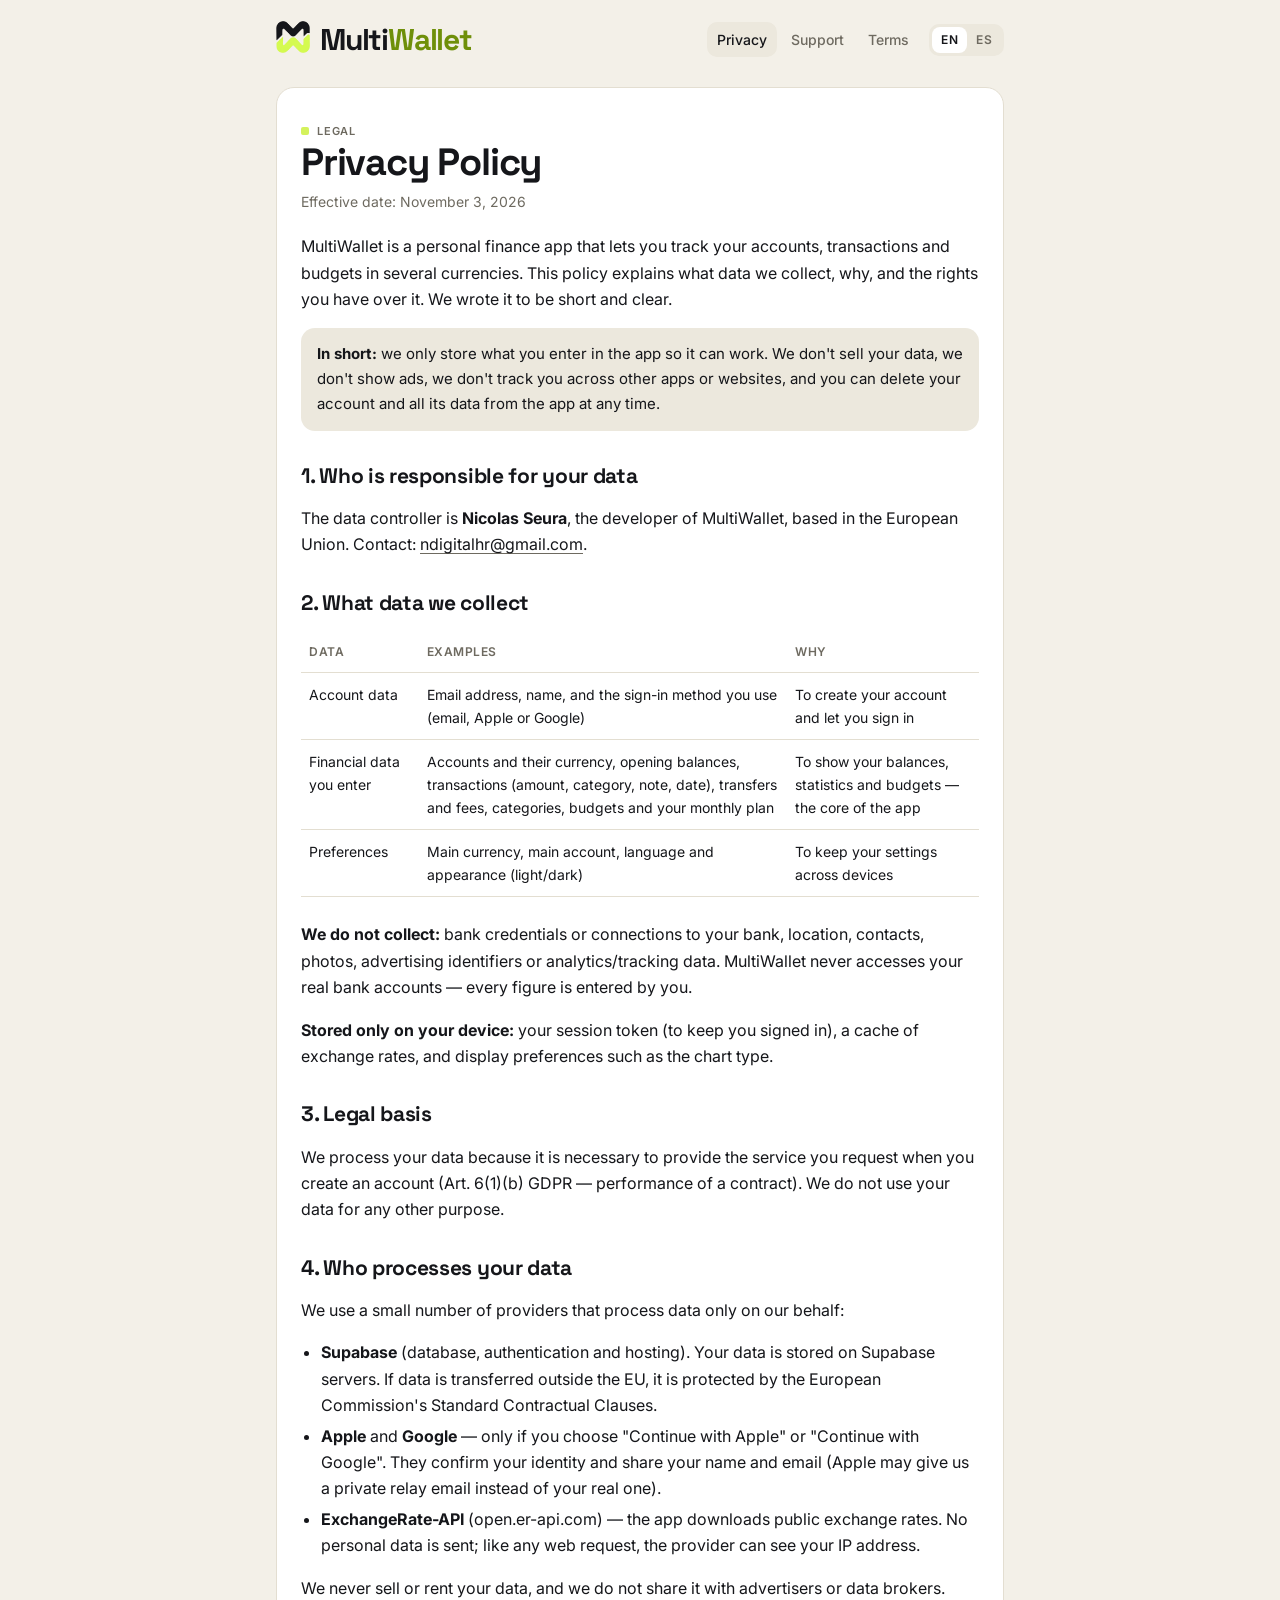
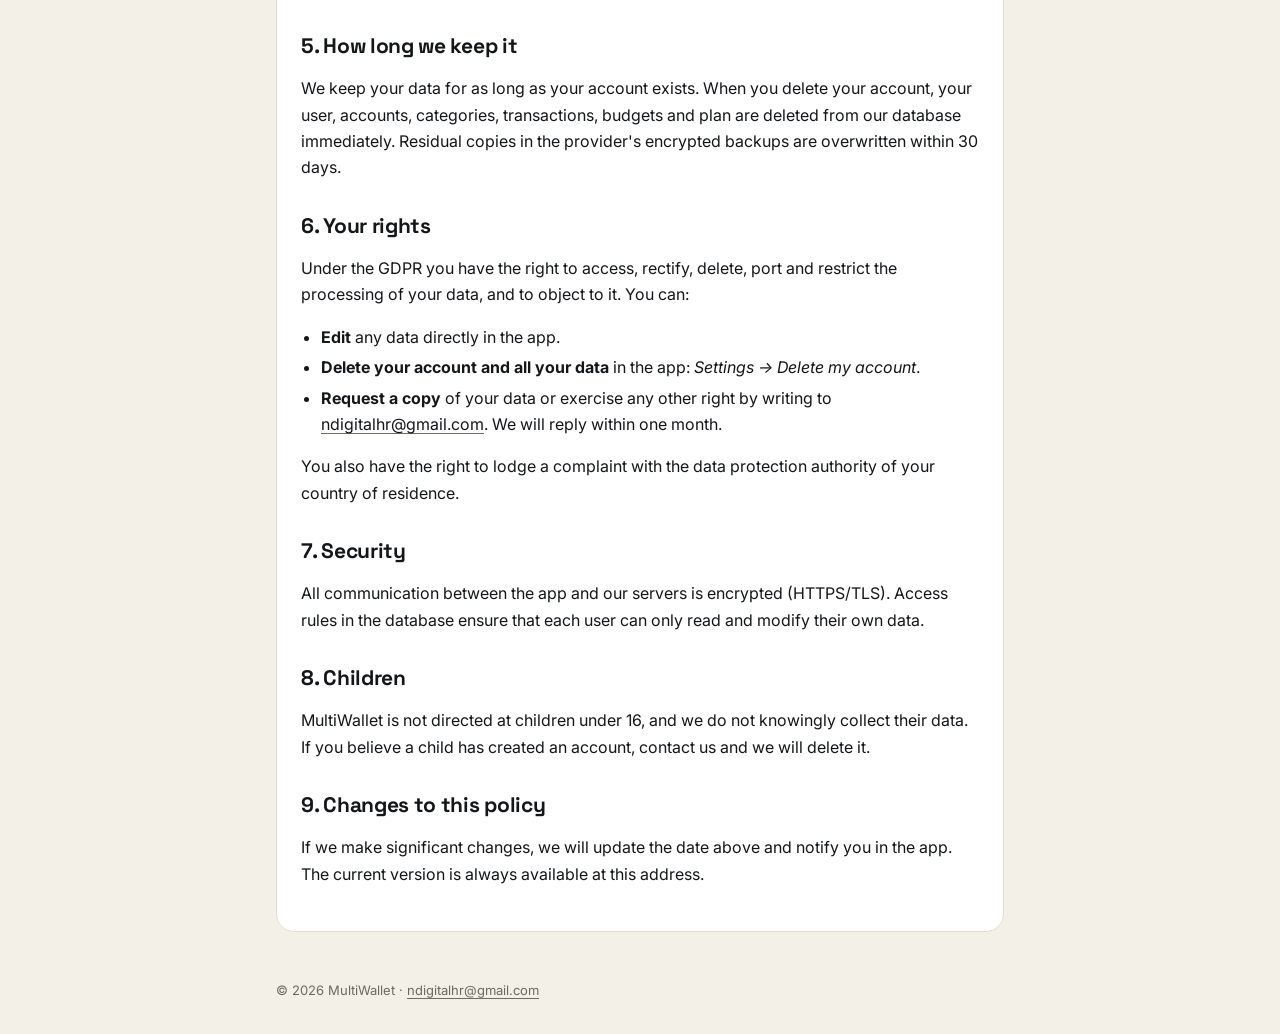
==== commit bf942623: "Logo MW en la cabecera de la web Co-Authored-By: Claude Opus 5.5 <noreply@anthropic.com>" ====
--- a/privacy.html
+++ b/privacy.html
@@ -17,7 +17,7 @@
 <body>
 <div class="wrap">
   <header class="site">
-    <a class="logo" href="./">Multi<span class="w">Wallet</span></a>
+    <a class="logo" href="./"><picture><source srcset="logo-dark.png" media="(prefers-color-scheme: dark)"><img class="mark" src="logo-light.png" alt="" width="34" height="34"></picture>Multi<span class="w">Wallet</span></a>
     <nav>
       <a href="privacy.html" aria-current="page"><span lang="en">Privacy</span><span lang="es">Privacidad</span></a>
       <a href="support.html"><span lang="en">Support</span><span lang="es">Soporte</span></a>
--- a/style.css
+++ b/style.css
@@ -46,10 +46,11 @@
   padding: 20px 0; flex-wrap: wrap;
 }
 .logo {
-  display: inline-flex; align-items: flex-end; text-decoration: none;
+  display: inline-flex; align-items: center; text-decoration: none;
   font: 700 30px/1 "Space Grotesk", sans-serif; letter-spacing: -1.2px;
 }
 .logo .w, h1 .w { color: var(--brand); }
+.logo .mark { width: 34px; height: 34px; margin-right: 10px; }
 nav { display: flex; align-items: center; gap: 4px; flex-wrap: wrap; }
 nav a {
   font-weight: 500; font-size: 14px; text-decoration: none; padding: 6px 10px; border-radius: 10px; color: var(--muted);
